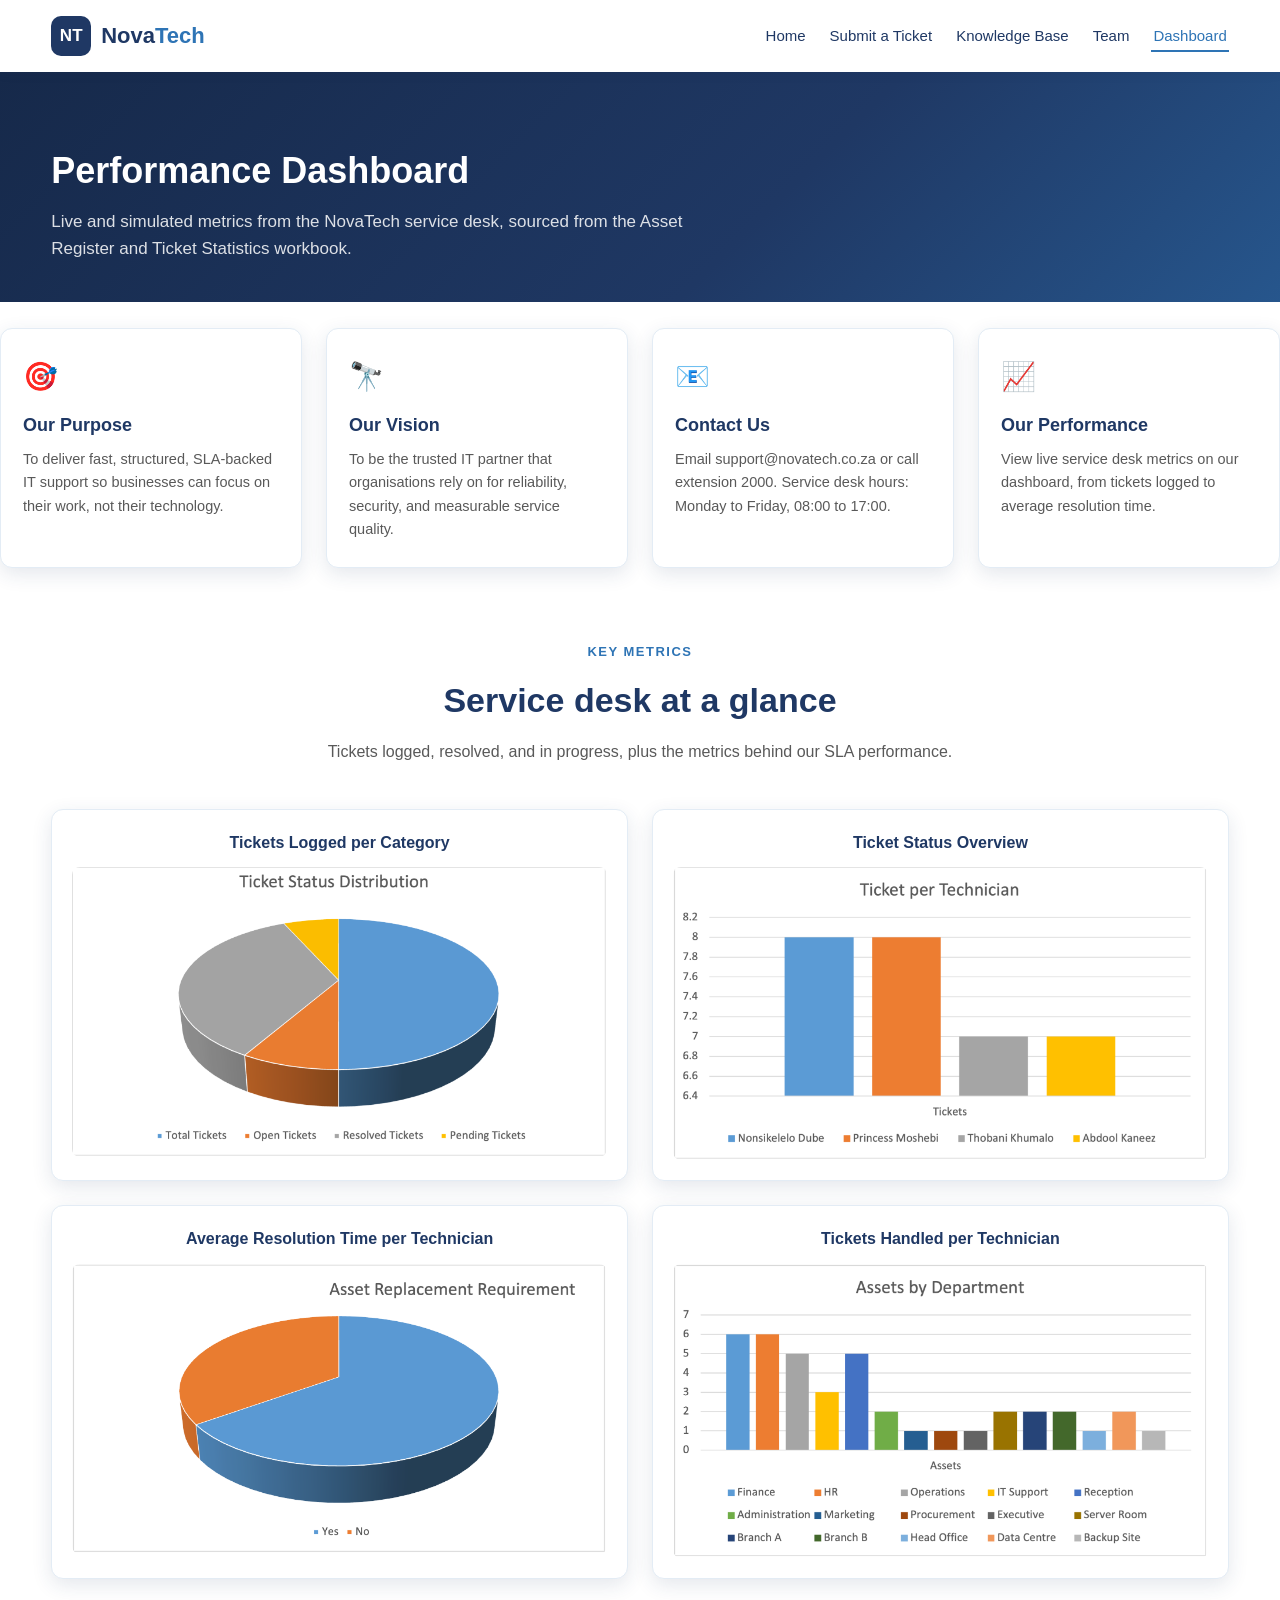
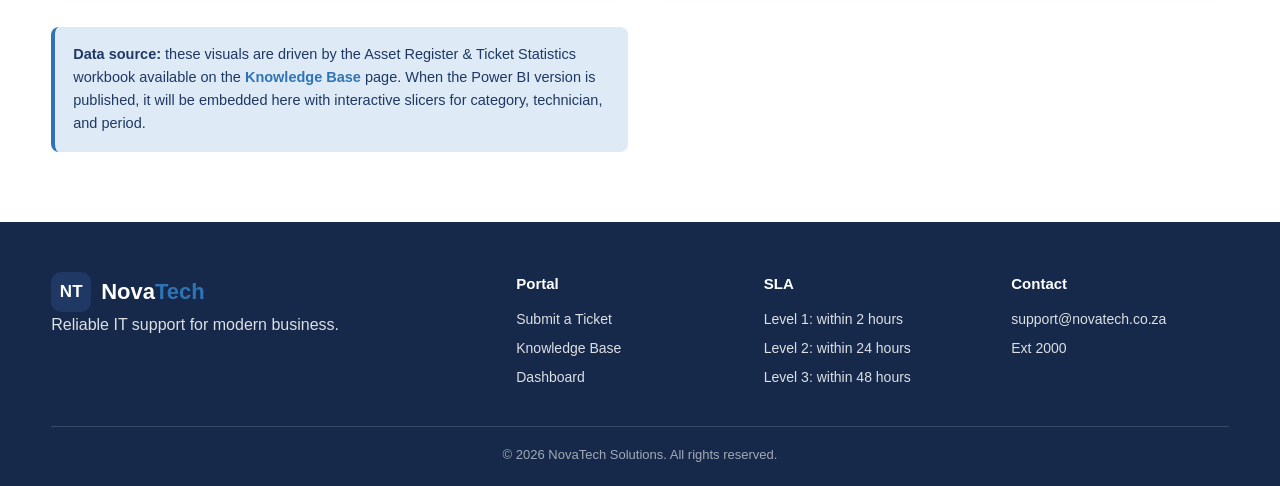
==== dashboard.html @ 0e80e9b4 "Initial commit" ====
<!DOCTYPE html>
<html lang="en">

<head>
  <meta charset="UTF-8">
  <meta name="viewport" content="width=device-width, initial-scale=1.0">
  <title>NovaTech Service Portal | Dashboard</title>
  <link rel="stylesheet" href="styles.css">
</head>

<body>
  <header class="site-header">
    <div class="container header-inner">
      <a href="index.html" class="logo"><span class="logo-mark">NT</span><span class="logo-text">Nova<span
            class="logo-accent">Tech</span></span></a>
      <nav class="nav" id="nav">
        <ul class="nav-list">
          <li><a href="index.html">Home</a></li>
          <li><a href="submit-ticket.html">Submit a Ticket</a></li>
          <li><a href="knowledge-base.html">Knowledge Base</a></li>
          <li><a href="team.html">Team</a></li>
          <li><a href="dashboard.html" class="active">Dashboard</a></li>
        </ul>
      </nav>
      <button class="nav-toggle" id="navToggle"
        aria-label="Toggle navigation"><span></span><span></span><span></span></button>
    </div>
  </header>

  <section class="page-head">
    <div class="container">
      <h1>Performance Dashboard</h1>
      <p>Live and simulated metrics from the NovaTech service desk, sourced from the Asset Register and Ticket
        Statistics workbook.</p>
    </div>
  </section>
<br>
  <section>
  <div class="card-grid">
      <div class="card"><div class="card-icon">&#127919;</div><h3>Our Purpose</h3><p>To deliver fast, structured, SLA-backed IT support so businesses can focus on their work, not their technology.</p></div>
      <div class="card"><div class="card-icon">&#128301;</div><h3>Our Vision</h3><p>To be the trusted IT partner that organisations rely on for reliability, security, and measurable service quality.</p></div>
      <div class="card"><div class="card-icon">&#128231;</div><h3>Contact Us</h3><p>Email support@novatech.co.za or call extension 2000. Service desk hours: Monday to Friday, 08:00 to 17:00.</p></div>
      <div class="card"><div class="card-icon">&#128200;</div><h3>Our Performance</h3><p>View live service desk metrics on our dashboard, from tickets logged to average resolution time.</p></div>
    </div>
</section>
  <section class="section">
    <div class="container">
      <div class="section-head">
        <span class="section-tag">Key metrics</span>
        <h2>Service desk at a glance</h2>
        <p>Tickets logged, resolved, and in progress, plus the metrics behind our SLA performance.</p>
      </div>
      <div class="dash-grid">
        <div class="dash-card">
          <h3>Tickets Logged per Category</h3><img src="./images/Picture1.png"
            alt="Bar chart of tickets logged per category">
        </div>
        <div class="dash-card">
          <h3>Ticket Status Overview</h3><img src="./images/Picture2.png" alt="Bar chart of ticket statuses">
        </div>
        <div class="dash-card">
          <h3>Average Resolution Time per Technician</h3><img src="./images/Picture3.png"
            alt="Bar chart of average resolution time per technician">
        </div>
        <div class="dash-card">
          <h3>Tickets Handled per Technician</h3><img src="./images/Picture4.png"
            alt="Bar chart of tickets handled per technician">
        </div>
        <div class="info-note dash-note">
          <strong>Data source:</strong> these visuals are driven by the Asset Register &amp; Ticket Statistics workbook
          available on the
          <a href="knowledge-base.html" style="color:var(--blue); font-weight:600;">Knowledge Base</a> page.
          When the Power BI version is published, it will be embedded here with interactive slicers for category,
          technician, and period.
        </div>
      </div>
  </section>

  <footer class="site-footer">
    <div class="container footer-grid">
      <div>
        <a href="index.html" class="logo"><span class="logo-mark">NT</span><span class="logo-text">Nova<span
              class="logo-accent">Tech</span></span></a>
        <p>Reliable IT support for modern business.</p>
      </div>
      <div>
        <h4>Portal</h4>
        <ul>
          <li><a href="submit-ticket.html">Submit a Ticket</a></li>
          <li><a href="knowledge-base.html">Knowledge Base</a></li>
          <li><a href="dashboard.html">Dashboard</a></li>
        </ul>
      </div>
      <div>
        <h4>SLA</h4>
        <ul>
          <li>Level 1: within 2 hours</li>
          <li>Level 2: within 24 hours</li>
          <li>Level 3: within 48 hours</li>
        </ul>
      </div>
      <div>
        <h4>Contact</h4>
        <ul>
          <li>support@novatech.co.za</li>
          <li>Ext 2000</li>
        </ul>
      </div>
    </div>
    <div class="container footer-bottom">
      <p>&copy; 2026 NovaTech Solutions. All rights reserved.</p>
    </div>
  </footer>
  <script src="script.js"></script>
</body>

</html>
---- styles.css ----
/* ============ NOVATECH SERVICE PORTAL - STYLES ============ */
:root {
  --navy: #1F3864; --navy-dark: #16294a; --blue: #2E74B5; --blue-light: #DEEAF6;
  --teal: #2F7D7D; --orange: #C55A11; --grey: #595959; --text: #2b2b2b;
  --white: #ffffff; --shadow: 0 6px 20px rgba(31,56,100,0.12); --radius: 12px;
}
* { margin:0; padding:0; box-sizing:border-box; }
html { scroll-behavior:smooth; }
body { font-family:"Segoe UI","Inter",Arial,Helvetica,sans-serif; color:var(--text); line-height:1.6; background:var(--white); }
img { max-width:100%; display:block; }
a { text-decoration:none; color:inherit; }
ul { list-style:none; }
.container { width:min(1180px,92%); margin:0 auto; }
.container.narrow { width:min(880px,92%); }

.btn { display:inline-block; padding:12px 22px; border-radius:8px; font-weight:600; font-size:15px;
       border:2px solid transparent; cursor:pointer; transition:transform .15s, background .15s, color .15s, box-shadow .15s; }
.btn:hover { transform:translateY(-2px); }
.btn-primary { background:var(--blue); color:var(--white); }
.btn-primary:hover { background:var(--navy); box-shadow:var(--shadow); }
.btn-outline { background:transparent; color:var(--white); border-color:rgba(255,255,255,.7); }
.btn-outline:hover { background:var(--white); color:var(--navy); }

.site-header { position:sticky; top:0; background:rgba(255,255,255,.97); backdrop-filter:blur(6px);
               box-shadow:0 2px 10px rgba(31,56,100,.08); z-index:100; }
.header-inner { display:flex; align-items:center; gap:24px; height:72px; }
.logo { display:flex; align-items:center; gap:10px; }
.logo-mark { width:40px; height:40px; background:var(--navy); color:var(--white); border-radius:10px;
             display:grid; place-items:center; font-weight:800; font-size:17px; }
.logo-text { font-size:22px; font-weight:800; color:var(--navy); }
.logo-accent { color:var(--blue); }
.nav { margin-left:auto; }
.nav-list { display:flex; gap:20px; }
.nav-list a { font-size:15px; font-weight:500; color:var(--navy); padding:6px 2px; border-bottom:2px solid transparent; transition:.15s; }
.nav-list a:hover, .nav-list a.active { color:var(--blue); border-color:var(--blue); }
.nav-toggle { display:none; flex-direction:column; gap:5px; background:none; border:none; cursor:pointer; padding:6px; }
.nav-toggle span { width:26px; height:3px; background:var(--navy); border-radius:3px; }

.page-head { background:linear-gradient(135deg,var(--navy-dark),var(--navy) 60%,var(--blue) 140%);
             color:var(--white); padding:70px 0 40px; }
.page-head h1 { font-size:36px; margin-bottom:8px; }
.page-head p { font-size:17px; color:rgba(255,255,255,.85); max-width:640px; }

.section { padding:70px 0; }
.section-alt { background:#F4F8FC; }
.section-head { max-width:720px; margin:0 auto 44px; text-align:center; }
.section-tag { display:inline-block; color:var(--blue); font-weight:700; font-size:13px;
               text-transform:uppercase; letter-spacing:1.5px; margin-bottom:10px; }
.section-head h2 { font-size:34px; color:var(--navy); margin-bottom:12px; }
.section-head p { font-size:16px; color:var(--grey); }

.card-grid { display:grid; grid-template-columns:repeat(auto-fit,minmax(250px,1fr)); gap:24px; }
.card { background:var(--white); border:1px solid #e3ecf5; border-radius:var(--radius); padding:26px 22px; box-shadow:var(--shadow); transition:.2s; }
.card:hover { transform:translateY(-4px); box-shadow:0 12px 28px rgba(31,56,100,.16); }
.card-icon { font-size:28px; margin-bottom:12px; }
.card h3 { color:var(--navy); font-size:18px; margin-bottom:8px; }
.card p { color:var(--grey); font-size:14.5px; }

.hero { background:linear-gradient(135deg,var(--navy-dark),var(--navy) 55%,var(--blue) 140%); color:var(--white); padding:110px 0 80px; }
.hero-inner { display:grid; grid-template-columns:1.15fr .85fr; gap:40px; align-items:center; }
.hero h1 { font-size:48px; line-height:1.12; margin-bottom:16px; }
.hero p { font-size:18px; color:rgba(255,255,255,.88); max-width:560px; margin-bottom:26px; }
.hero-actions { display:flex; gap:14px; flex-wrap:wrap; }
.hero-visual { display:grid; gap:18px; }
.visual-card { background:rgba(255,255,255,.10); border:1px solid rgba(255,255,255,.18); border-radius:16px; padding:22px; display:flex; align-items:center; gap:12px; }
.vc-dot { width:14px; height:14px; border-radius:50%; background:#9DC3E6; }
.vc-line { flex:1; height:4px; border-radius:4px; background:rgba(255,255,255,.25); }
.vc-row { display:flex; gap:10px; margin-bottom:10px; }
.vc-chip { flex:1; height:32px; border-radius:8px; background:rgba(255,255,255,.16); }

.form-card { background:var(--white); border:1px solid #e3ecf5; border-radius:var(--radius); padding:32px; box-shadow:var(--shadow); }
.steps-list { counter-reset:step; }
.steps-list li { position:relative; padding:14px 0 14px 58px; border-bottom:1px dashed #dce7f2; }
.steps-list li:last-child { border-bottom:none; }
.steps-list li::before { counter-increment:step; content:counter(step); position:absolute; left:0; top:12px;
  width:38px; height:38px; background:var(--navy); color:var(--white); border-radius:50%; display:grid; place-items:center; font-weight:700; }
.steps-list strong { color:var(--navy); }
.info-note { background:var(--blue-light); border-left:4px solid var(--blue); border-radius:8px; padding:16px 18px; color:var(--navy); font-size:14.5px; margin-top:20px; }

.kb-item { background:var(--white); border:1px solid #e3ecf5; border-radius:var(--radius); padding:20px 22px; margin-bottom:14px; box-shadow:var(--shadow); }
.kb-item h3 { color:var(--navy); font-size:17px; margin-bottom:6px; }
.kb-item p { color:var(--grey); font-size:14.5px; margin-bottom:10px; }
.kb-toggle { background:var(--blue); color:var(--white); border:none; border-radius:6px; padding:8px 16px; font-size:13.5px; font-weight:600; cursor:pointer; }
.kb-toggle:hover { background:var(--navy); }
.kb-answer { display:none; margin-top:12px; padding-top:12px; border-top:1px solid #eef3f8; color:var(--text); font-size:14.5px; }
.kb-item.open .kb-answer { display:block; }

.download-list { display:grid; gap:14px; }
.download-item { display:flex; align-items:center; gap:14px; background:var(--white); border:1px solid #e3ecf5;
                 border-radius:var(--radius); padding:18px 20px; box-shadow:var(--shadow); }
.download-item .file-icon { font-size:26px; }
.download-item strong { color:var(--navy); display:block; }
.download-item small { color:var(--grey); }
.download-item .btn { margin-left:auto; padding:9px 16px; font-size:13.5px; }

.team-grid { display:grid; grid-template-columns:repeat(auto-fit,minmax(240px,1fr)); gap:24px; }
.team-card { text-align:center; background:var(--white); border:1px solid #e3ecf5; border-radius:var(--radius); padding:30px 20px; box-shadow:var(--shadow); transition:.2s; }
.team-card:hover { transform:translateY(-4px); }
.team-avatar { width:74px; height:74px; margin:0 auto 14px; background:var(--navy); color:var(--white); border-radius:50%;
               display:grid; place-items:center; font-size:26px; font-weight:800; }
.team-card h3 { color:var(--navy); font-size:18px; }
.team-role { color:var(--blue); font-weight:600; font-size:13.5px; text-transform:uppercase; letter-spacing:.5px; margin:4px 0 10px; }
.team-card p { color:var(--grey); font-size:14px; margin-bottom:10px; }
.team-contact { font-size:13px; color:var(--navy); }

.dash-grid { display:grid; grid-template-columns:repeat(2,1fr); gap:24px; }
.dash-card { background:var(--white); border:1px solid #e3ecf5; border-radius:var(--radius); padding:20px; box-shadow:var(--shadow); }
.dash-card h3 { color:var(--navy); font-size:16px; margin-bottom:12px; text-align:center; }
.dash-card img { width:100%; border-radius:8px; }
.dash-note { margin-top:24px; }

.site-footer { background:var(--navy-dark); color:rgba(255,255,255,.85); padding:50px 0 20px; }
.footer-grid { display:grid; grid-template-columns:2fr 1fr 1fr 1fr; gap:30px; margin-bottom:30px; }
.site-footer .logo-text { color:var(--white); }
.site-footer h4 { color:var(--white); margin-bottom:12px; font-size:15px; }
.site-footer ul li { margin-bottom:7px; font-size:14px; }
.site-footer a:hover { color:#9DC3E6; }
.footer-bottom { border-top:1px solid rgba(255,255,255,.15); padding-top:18px; text-align:center; font-size:13px; color:rgba(255,255,255,.6); }

.reveal { opacity:0; transform:translateY(18px); transition:opacity .6s ease, transform .6s ease; }
.reveal.visible { opacity:1; transform:none; }

@media (max-width:960px) {
  .hero-inner { grid-template-columns:1fr; }
  .hero-visual { display:none; }
  .dash-grid { grid-template-columns:1fr; }
  .footer-grid { grid-template-columns:1fr 1fr; }
}
@media (max-width:720px) {
  .nav { position:fixed; top:72px; left:0; right:0; background:var(--white); box-shadow:0 8px 20px rgba(31,56,100,.12);
         padding:16px 24px; transform:translateY(-130%); transition:transform .25s; z-index:99; }
  .nav.open { transform:none; }
  .nav-list { flex-direction:column; gap:12px; }
  .nav-toggle { display:flex; margin-left:auto; }
  .hero { padding:80px 0 60px; }
  .hero h1 { font-size:36px; }
  .section { padding:50px 0; }
  .page-head h1 { font-size:28px; }
  .footer-grid { grid-template-columns:1fr; }
}
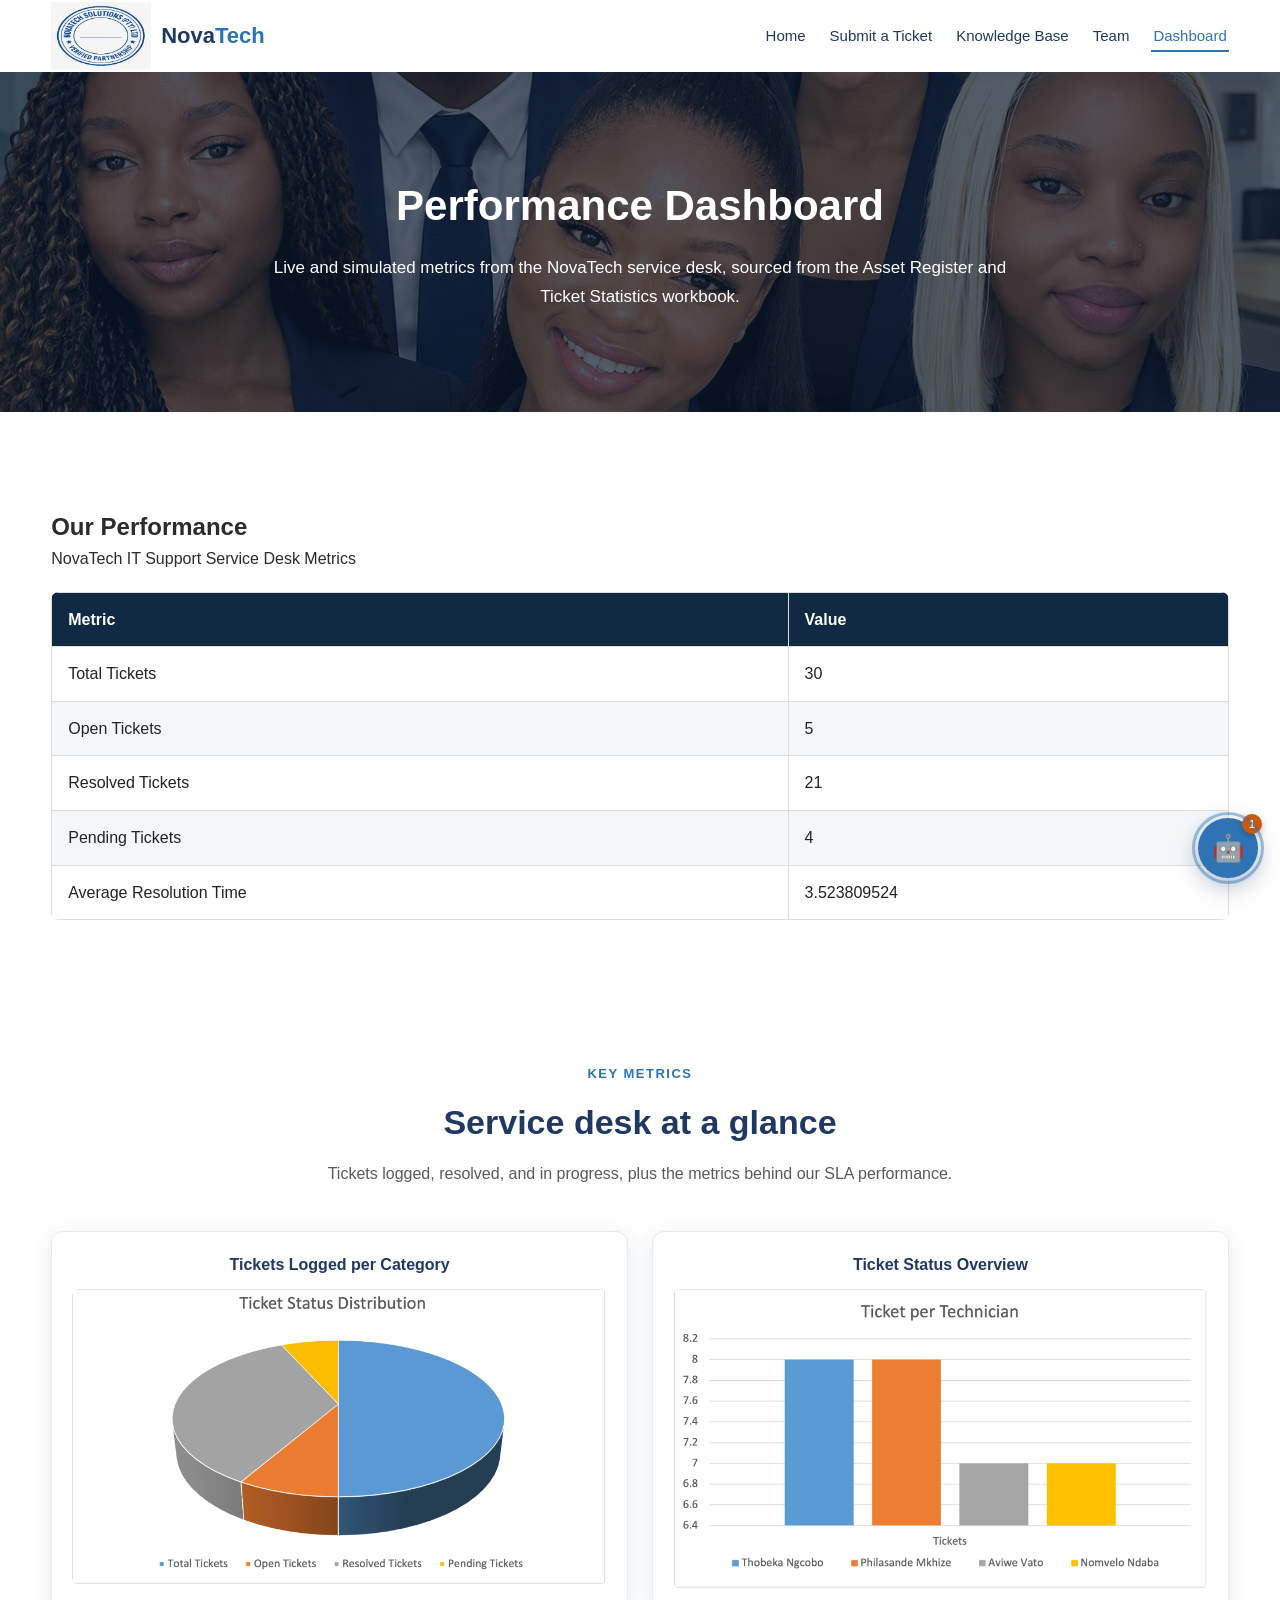
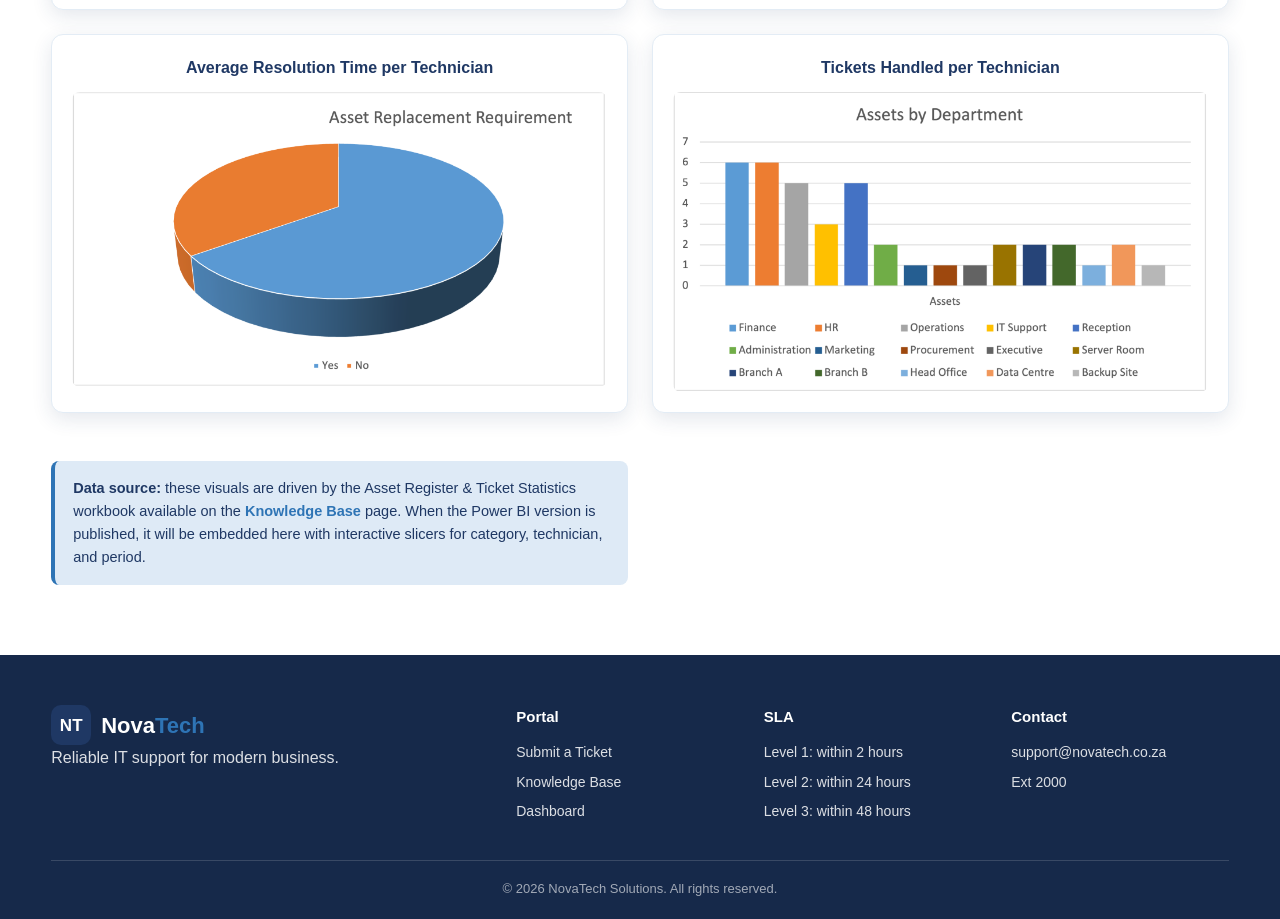
==== commit 37023c05: "update on code" ====
--- a/dashboard.html
+++ b/dashboard.html
@@ -11,8 +11,16 @@
 <body>
   <header class="site-header">
     <div class="container header-inner">
-      <a href="index.html" class="logo"><span class="logo-mark">NT</span><span class="logo-text">Nova<span
-            class="logo-accent">Tech</span></span></a>
+      <a href="index.html" class="logo">
+  <img
+    src="images/novatech-logo.png"
+    alt="NovaTech Logo"
+    class="site-logo"
+  >
+  <span class="logo-text">
+    Nova<span class="logo-accent">Tech</span>
+  </span>
+</a>
       <nav class="nav" id="nav">
         <ul class="nav-list">
           <li><a href="index.html">Home</a></li>
@@ -35,14 +43,47 @@
     </div>
   </section>
 <br>
-  <section>
-  <div class="card-grid">
-      <div class="card"><div class="card-icon">&#127919;</div><h3>Our Purpose</h3><p>To deliver fast, structured, SLA-backed IT support so businesses can focus on their work, not their technology.</p></div>
-      <div class="card"><div class="card-icon">&#128301;</div><h3>Our Vision</h3><p>To be the trusted IT partner that organisations rely on for reliability, security, and measurable service quality.</p></div>
-      <div class="card"><div class="card-icon">&#128231;</div><h3>Contact Us</h3><p>Email support@novatech.co.za or call extension 2000. Service desk hours: Monday to Friday, 08:00 to 17:00.</p></div>
-      <div class="card"><div class="card-icon">&#128200;</div><h3>Our Performance</h3><p>View live service desk metrics on our dashboard, from tickets logged to average resolution time.</p></div>
+
+<section class="section">
+  <div class="container">
+    <h2>Our Performance</h2>
+    <p>NovaTech IT Support Service Desk Metrics</p>
+
+    <div class="table-responsive">
+      <table class="performance-table">
+        <thead>
+          <tr>
+            <th>Metric</th>
+            <th>Value</th>
+          </tr>
+        </thead>
+        <tbody>
+          <tr>
+            <td>Total Tickets</td>
+            <td>30</td>
+          </tr>
+          <tr>
+            <td>Open Tickets</td>
+            <td>5</td>
+          </tr>
+          <tr>
+            <td>Resolved Tickets</td>
+            <td>21</td>
+          </tr>
+          <tr>
+            <td>Pending Tickets</td>
+            <td>4</td>
+          </tr>
+          <tr>
+            <td>Average Resolution Time</td>
+            <td>3.523809524</td>
+          </tr>
+        </tbody>
+      </table>
     </div>
+  </div>
 </section>
+
   <section class="section">
     <div class="container">
       <div class="section-head">
--- a/styles.css
+++ b/styles.css
@@ -12,6 +12,31 @@
 ul { list-style:none; }
 .container { width:min(1180px,92%); margin:0 auto; }
 .container.narrow { width:min(880px,92%); }
+
+/* NovaTech logo */
+.site-logo {
+  width: 100px;
+  height: 100px;
+  object-fit: contain;
+  display: block;
+}
+
+/* Align logo image and brand name */
+.logo {
+  display: inline-flex;
+  align-items: center;
+  gap: 12px;
+  text-decoration: none;
+}
+
+/* Optional: adjust logo on smaller screens */
+@media (max-width: 600px) {
+  .site-logo {
+    width: 42px;
+    height: 42px;
+  }
+}
+
 
 .btn { display:inline-block; padding:12px 22px; border-radius:8px; font-weight:600; font-size:15px;
        border:2px solid transparent; cursor:pointer; transition:transform .15s, background .15s, color .15s, box-shadow .15s; }
@@ -138,3 +163,162 @@
   .page-head h1 { font-size:28px; }
   .footer-grid { grid-template-columns:1fr; }
 }
+
+
+/* Meet the Team background image */
+.page-head {
+  background:
+    linear-gradient(
+      rgba(10, 25, 45, 0.70),
+      rgba(10, 25, 45, 0.70)
+    ),
+    url("images/team-group.jpg");
+
+  background-size: cover;
+  background-position: center;
+  background-repeat: no-repeat;
+
+  padding: 100px 0;
+  color: #ffffff;
+  text-align: center;
+}
+
+/* Make the heading stand out */
+.page-head h1 {
+  color: #ffffff;
+  font-size: 42px;
+  margin-bottom: 15px;
+}
+
+/* Style the description */
+.page-head p {
+  color: #ffffff;
+  font-size: 17px;
+  max-width: 750px;
+  margin: 0 auto;
+  line-height: 1.7;
+}
+
+
+/* Performance metrics table */
+.performance-table {
+  width: 100%;
+  border-collapse: collapse;
+  margin-top: 20px;
+  background: #fff;
+  color: #222;
+  border-radius: 8px;
+  overflow: hidden;
+}
+
+.performance-table th,
+.performance-table td {
+  border: 1px solid #ddd;
+  padding: 14px 16px;
+  text-align: left;
+}
+
+.performance-table th {
+  background: #102a43;
+  color: #fff;
+}
+
+.performance-table tbody tr:nth-child(even) {
+  background: #f4f7fa;
+}
+
+.performance-table tbody tr:hover {
+  background: #e8f6f8;
+}
+
+.table-responsive {
+  width: 100%;
+  overflow-x: auto;
+}
+
+
+/* Team member profile pictures */
+.team-avatar {
+  width: 120px;
+  height: 120px;
+  border-radius: 50%;
+  object-fit: cover;
+  display: block;
+  margin: 0 auto 20px;
+  border: 3px solid #00bcd4;
+  box-shadow: 0 4px 12px rgba(0, 0, 0, 0.15);
+}
+
+/* Center the team card content */
+.team-card {
+  text-align: center;
+}
+
+/* Optional hover effect */
+.team-avatar:hover {
+  transform: scale(1.05);
+  transition: transform 0.3s ease;
+}
+
+/* ============ INNOVATION: NOVA ASSIST CHATBOT WIDGET ============ */
+.nt-fab {
+  position: fixed; bottom: 22px; right: 22px; z-index: 200;
+  width: 60px; height: 60px; border-radius: 50%;
+  background: var(--blue); color: var(--white);
+  border: none; cursor: pointer;
+  font-size: 26px; display: grid; place-items: center;
+  box-shadow: 0 8px 24px rgba(31,56,100,.35);
+  transition: transform .15s, background .15s;
+}
+.nt-fab:hover { transform: scale(1.08); background: var(--navy); }
+.nt-fab::after {
+  content: ""; position: absolute; inset: -6px;
+  border-radius: 50%; border: 3px solid rgba(46,116,181,.45);
+  animation: nt-pulse 2s ease-out infinite;
+}
+@keyframes nt-pulse {
+  0% { transform: scale(.8); opacity: 1; }
+  100% { transform: scale(1.45); opacity: 0; }
+}
+.nt-fab-badge {
+  position: absolute; top: -4px; right: -4px;
+  background: var(--orange); color: var(--white);
+  font-size: 11px; font-weight: 700;
+  min-width: 20px; height: 20px; border-radius: 10px;
+  display: grid; place-items: center; padding: 0 5px;
+  box-shadow: 0 2px 6px rgba(0,0,0,.25);
+}
+.nt-panel {
+  position: fixed; bottom: 96px; right: 22px; z-index: 200;
+  width: 340px; max-width: calc(100vw - 32px);
+  height: 480px; max-height: calc(100vh - 140px);
+  background: var(--white); border-radius: 16px;
+  box-shadow: 0 16px 44px rgba(31,56,100,.3);
+  display: none; flex-direction: column; overflow: hidden;
+}
+.nt-panel.open { display: flex; animation: nt-rise .25s ease; }
+@keyframes nt-rise { from { transform: translateY(14px); opacity: 0; } to { transform: none; opacity: 1; } }
+.nt-head { background: var(--navy); color: var(--white); padding: 14px 16px; display: flex; align-items: center; gap: 10px; }
+.nt-head-avatar { width: 38px; height: 38px; background: var(--blue); border-radius: 50%; display: grid; place-items: center; font-weight: 800; font-size: 14px; }
+.nt-head strong { display: block; font-size: 15px; }
+.nt-head .nt-status { font-size: 11.5px; color: #9DC3E6; }
+.nt-head .nt-status::before { content: ""; display: inline-block; width: 8px; height: 8px; border-radius: 50%; background: #4CAF50; margin-right: 5px; }
+.nt-close { margin-left: auto; background: none; border: none; color: var(--white); font-size: 20px; cursor: pointer; opacity: .8; }
+.nt-close:hover { opacity: 1; }
+.nt-body { flex: 1; overflow-y: auto; padding: 16px; background: #f7fafd; display: flex; flex-direction: column; gap: 10px; }
+.nt-msg { max-width: 84%; padding: 10px 13px; border-radius: 13px; font-size: 13.5px; line-height: 1.45; }
+.nt-msg.bot { background: var(--white); border: 1px solid #e3ecf5; align-self: flex-start; border-bottom-left-radius: 4px; }
+.nt-msg.user { background: var(--blue); color: var(--white); align-self: flex-end; border-bottom-right-radius: 4px; }
+.nt-typing { display: inline-flex; gap: 4px; align-items: center; padding: 4px 2px; }
+.nt-typing span { width: 7px; height: 7px; border-radius: 50%; background: #9fb6cf; animation: nt-blink 1.2s infinite; }
+.nt-typing span:nth-child(2) { animation-delay: .2s; }
+.nt-typing span:nth-child(3) { animation-delay: .4s; }
+@keyframes nt-blink { 0%, 80%, 100% { opacity: .25; } 40% { opacity: 1; } }
+.nt-chips { display: flex; gap: 7px; flex-wrap: wrap; padding: 10px 14px; border-top: 1px solid #eef3f8; }
+.nt-chip { background: var(--blue-light); color: var(--navy); border: none; border-radius: 30px; padding: 6px 13px; font-size: 12.5px; font-weight: 600; cursor: pointer; }
+.nt-chip:hover { background: #c7dcf0; }
+.nt-input { display: flex; gap: 8px; padding: 12px 14px; border-top: 1px solid #eef3f8; }
+.nt-input input { flex: 1; padding: 10px 13px; border: 1.5px solid #cfdcea; border-radius: 8px; font-size: 13.5px; font-family: inherit; }
+.nt-input button { background: var(--blue); color: var(--white); border: none; border-radius: 8px; padding: 0 16px; font-weight: 700; cursor: pointer; }
+.nt-input button:hover { background: var(--navy); }
+@media (max-width: 480px) { .nt-panel { right: 12px; bottom: 88px; height: 70vh; } }
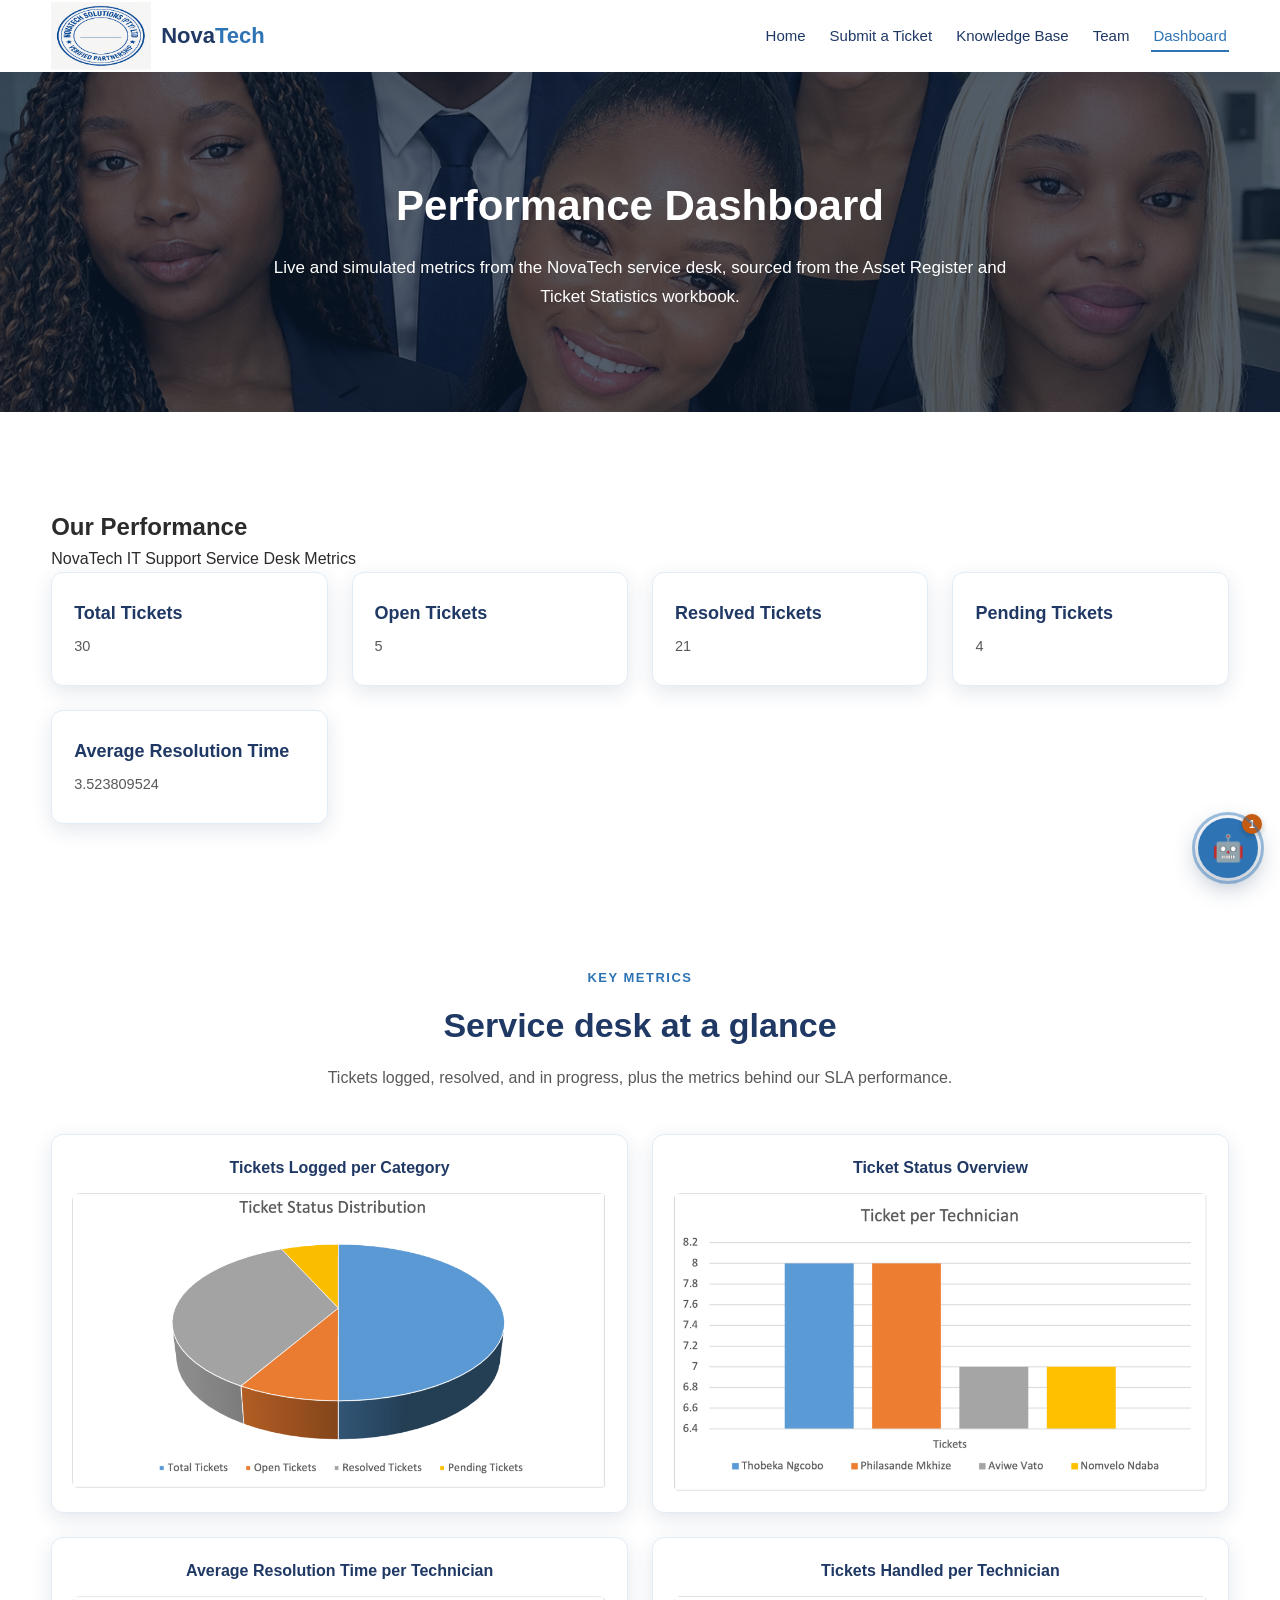
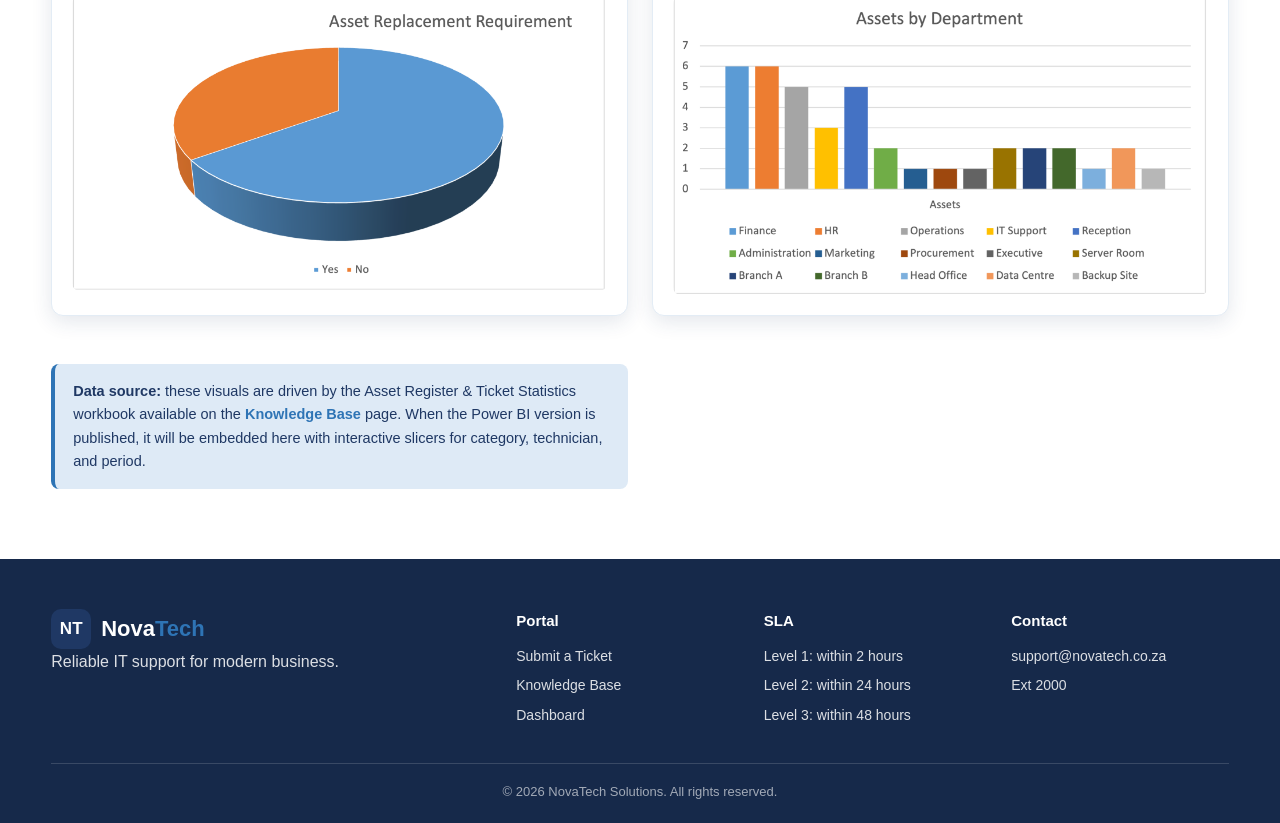
==== commit cd124862: "update on documents" ====
--- a/dashboard.html
+++ b/dashboard.html
@@ -49,38 +49,15 @@
     <h2>Our Performance</h2>
     <p>NovaTech IT Support Service Desk Metrics</p>
 
-    <div class="table-responsive">
-      <table class="performance-table">
-        <thead>
-          <tr>
-            <th>Metric</th>
-            <th>Value</th>
-          </tr>
-        </thead>
-        <tbody>
-          <tr>
-            <td>Total Tickets</td>
-            <td>30</td>
-          </tr>
-          <tr>
-            <td>Open Tickets</td>
-            <td>5</td>
-          </tr>
-          <tr>
-            <td>Resolved Tickets</td>
-            <td>21</td>
-          </tr>
-          <tr>
-            <td>Pending Tickets</td>
-            <td>4</td>
-          </tr>
-          <tr>
-            <td>Average Resolution Time</td>
-            <td>3.523809524</td>
-          </tr>
-        </tbody>
-      </table>
+    <div class="card-grid">
+      <div class="card"><h3>Total Tickets</h3><p>30</p></div>
+      <div class="card"><h3>Open Tickets</h3><p>5</p></div>
+      <div class="card"><h3>Resolved Tickets</h3><p>21</p></div>
+      <div class="card"><h3>Pending Tickets</h3><p>4</p></div>
+      <div class="card"><h3>Average Resolution Time</h3><p>3.523809524</p></div>
     </div>
+
+
   </div>
 </section>
 
